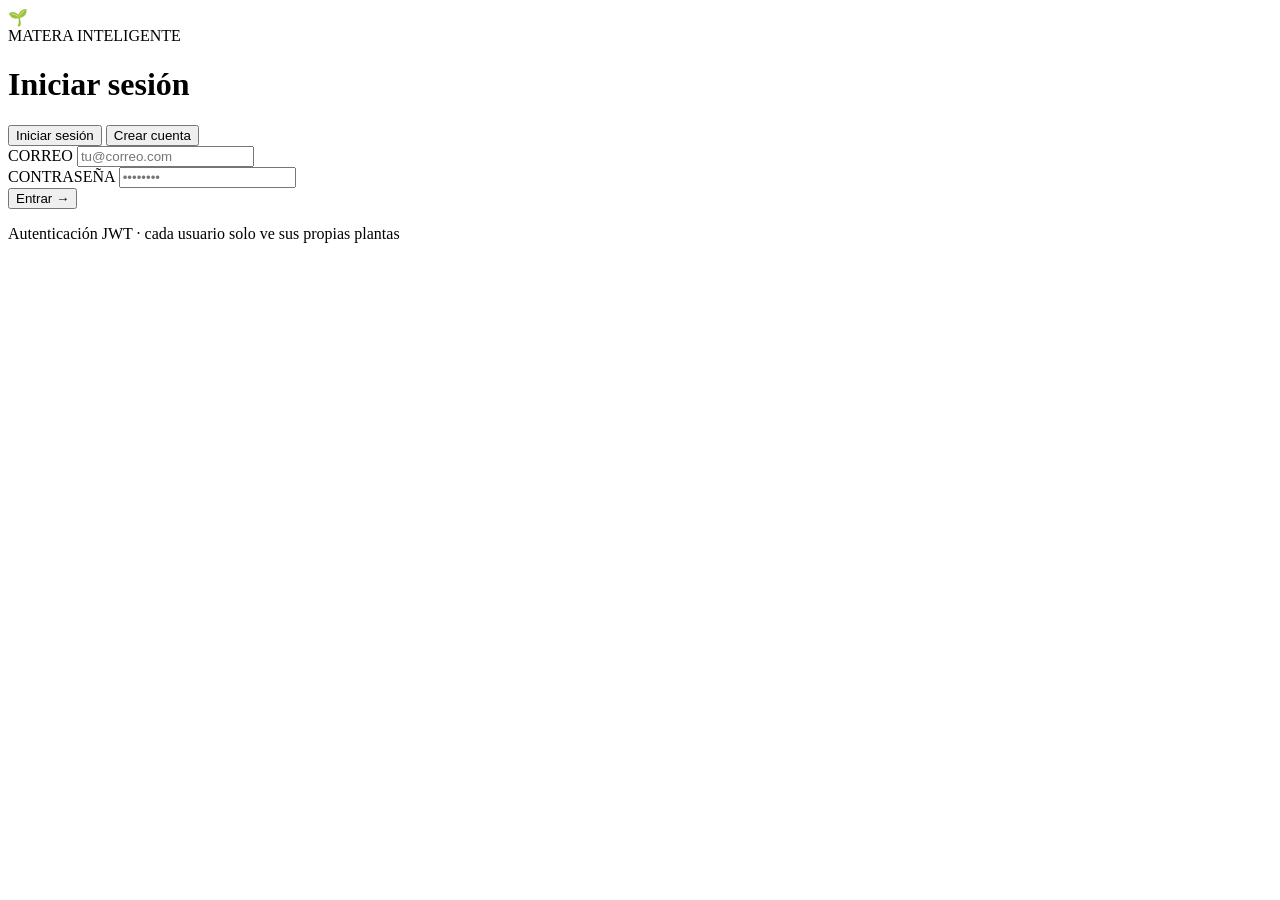
==== frontend/auth.html @ 1d0182e1 "Add files via upload" ====
<!DOCTYPE html>
<html lang="es">
<head>
  <meta charset="UTF-8">
  <meta name="viewport" content="width=device-width, initial-scale=1.0">
  <title>Matera Inteligente - Iniciar Sesión</title>
  <link rel="stylesheet" href="auth.css">
</head>
<body>
  <div class="auth-card">
    <div class="brand-header">
      <div class="brand-icon">🌱</div>
      <div>
        <span class="brand-subtitle">MATERA INTELIGENTE</span>
        <h1 id="form-title" class="brand-title">Iniciar sesión</h1>
      </div>
    </div>

    <!-- Pestañas de modo -->
    <div class="tab-container">
      <button id="tab-login" class="tab-btn active" type="button">Iniciar sesión</button>
      <button id="tab-register" class="tab-btn" type="button">Crear cuenta</button>
    </div>

    <form id="auth-form">
      <div class="form-group">
        <label for="email">CORREO</label>
        <input type="email" id="email" placeholder="tu@correo.com" required>
      </div>

      <div class="form-group">
        <label for="password">CONTRASEÑA</label>
        <input type="password" id="password" placeholder="••••••••" required>
      </div>

      <button type="submit" id="submit-btn" class="submit-btn">
        <span>Entrar</span>
        <span class="arrow">→</span>
      </button>
    </form>

    <p class="auth-footer-note">
      Autenticación JWT · cada usuario solo ve sus propias plantas
    </p>
  </div>

  <script src="auth.js"></script>
</body>
</html>
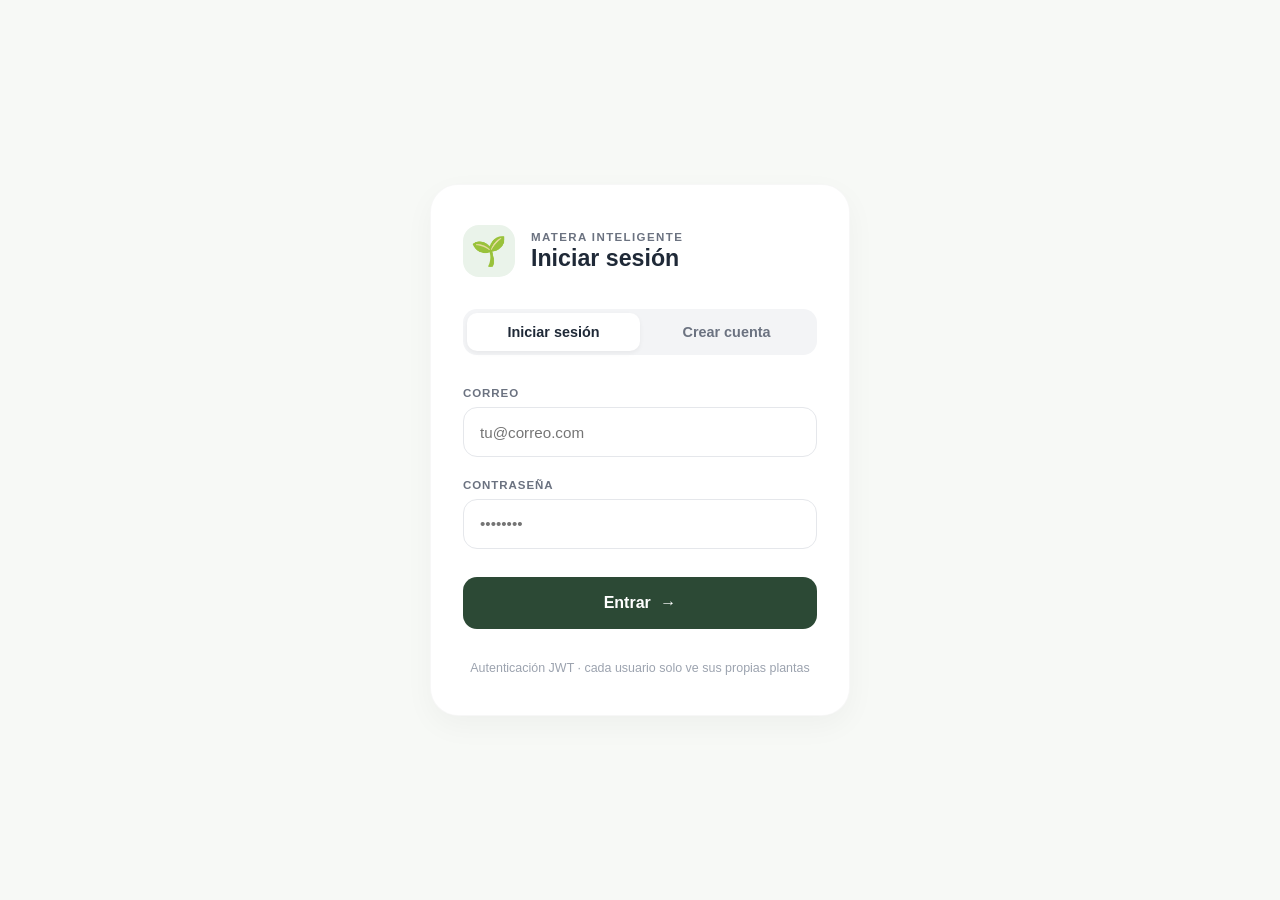
==== commit 38022c2b: "Conectar el front a la API real y agregar el reclamo de materas por sticker NFC" ====
--- a/frontend/auth.html
+++ b/frontend/auth.html
@@ -1,49 +1,57 @@
-<!DOCTYPE html>
-<html lang="es">
-<head>
-  <meta charset="UTF-8">
-  <meta name="viewport" content="width=device-width, initial-scale=1.0">
-  <title>Matera Inteligente - Iniciar Sesión</title>
-  <link rel="stylesheet" href="auth.css">
-</head>
-<body>
-  <div class="auth-card">
-    <div class="brand-header">
-      <div class="brand-icon">🌱</div>
-      <div>
-        <span class="brand-subtitle">MATERA INTELIGENTE</span>
-        <h1 id="form-title" class="brand-title">Iniciar sesión</h1>
-      </div>
-    </div>
-
-    <!-- Pestañas de modo -->
-    <div class="tab-container">
-      <button id="tab-login" class="tab-btn active" type="button">Iniciar sesión</button>
-      <button id="tab-register" class="tab-btn" type="button">Crear cuenta</button>
-    </div>
-
-    <form id="auth-form">
-      <div class="form-group">
-        <label for="email">CORREO</label>
-        <input type="email" id="email" placeholder="tu@correo.com" required>
-      </div>
-
-      <div class="form-group">
-        <label for="password">CONTRASEÑA</label>
-        <input type="password" id="password" placeholder="••••••••" required>
-      </div>
-
-      <button type="submit" id="submit-btn" class="submit-btn">
-        <span>Entrar</span>
-        <span class="arrow">→</span>
-      </button>
-    </form>
-
-    <p class="auth-footer-note">
-      Autenticación JWT · cada usuario solo ve sus propias plantas
-    </p>
-  </div>
-
-  <script src="auth.js"></script>
-</body>
+<!DOCTYPE html>
+<html lang="es">
+<head>
+  <meta charset="UTF-8">
+  <meta name="viewport" content="width=device-width, initial-scale=1.0">
+  <title>Matera Inteligente - Iniciar Sesión</title>
+  <link rel="stylesheet" href="css/auth.css">
+</head>
+<body>
+  <div class="auth-card">
+    <div class="brand-header">
+      <div class="brand-icon">🌱</div>
+      <div>
+        <span class="brand-subtitle">MATERA INTELIGENTE</span>
+        <h1 id="form-title" class="brand-title">Iniciar sesión</h1>
+      </div>
+    </div>
+
+    <!-- Pestañas de modo -->
+    <div class="tab-container">
+      <button id="tab-login" class="tab-btn active" type="button">Iniciar sesión</button>
+      <button id="tab-register" class="tab-btn" type="button">Crear cuenta</button>
+    </div>
+
+    <form id="auth-form">
+      <div class="form-group" id="grupo-nombre" hidden>
+        <label for="nombre">NOMBRE</label>
+        <input type="text" id="nombre" placeholder="Tu nombre" autocomplete="name">
+      </div>
+
+      <div class="form-group">
+        <label for="email">CORREO</label>
+        <input type="email" id="email" placeholder="tu@correo.com" required>
+      </div>
+
+      <div class="form-group">
+        <label for="password">CONTRASEÑA</label>
+        <input type="password" id="password" placeholder="••••••••" minlength="8" required>
+      </div>
+
+      <p class="auth-error" id="auth-error" role="alert" hidden></p>
+
+      <button type="submit" id="submit-btn" class="submit-btn">
+        <span>Entrar</span>
+        <span class="arrow">→</span>
+      </button>
+    </form>
+
+    <p class="auth-footer-note">
+      Autenticación JWT · cada usuario solo ve sus propias plantas
+    </p>
+  </div>
+
+  <script src="js/api.js"></script>
+  <script src="js/auth.js"></script>
+</body>
 </html>
--- a/frontend/css/auth.css
+++ b/frontend/css/auth.css
@@ -0,0 +1,165 @@
+:root {
+  --bg-color: #f7f9f6;
+  --card-bg: #ffffff;
+  --primary-green: #2c4935;
+  --primary-hover: #223a2a;
+  --text-main: #1f2937;
+  --text-muted: #6b7280;
+  --border-color: #e5e7eb;
+}
+
+* {
+  box-sizing: border-box;
+  margin: 0;
+  padding: 0;
+  font-family: -apple-system, BlinkMacSystemFont, "Segoe UI", Roboto, sans-serif;
+}
+
+body {
+  background-color: var(--bg-color);
+  min-height: 100vh;
+  display: flex;
+  align-items: center;
+  justify-content: center;
+  padding: 1.5rem;
+}
+
+.auth-card {
+  background-color: var(--card-bg);
+  border-radius: 28px;
+  box-shadow: 0 10px 30px rgba(0, 0, 0, 0.04);
+  width: 100%;
+  max-width: 420px;
+  padding: 2.5rem 2rem;
+  border: 1px solid rgba(0,0,0,0.03);
+}
+
+.brand-header {
+  display: flex;
+  align-items: center;
+  gap: 1rem;
+  margin-bottom: 2rem;
+}
+
+.brand-icon {
+  background-color: #eaf3ea;
+  width: 52px;
+  height: 52px;
+  border-radius: 16px;
+  display: flex;
+  align-items: center;
+  justify-content: center;
+  font-size: 1.8rem;
+}
+
+.brand-subtitle {
+  font-size: 0.72rem;
+  font-weight: 700;
+  letter-spacing: 0.12em;
+  color: var(--text-muted);
+  display: block;
+}
+
+.brand-title {
+  font-size: 1.45rem;
+  color: var(--text-main);
+  font-weight: 800;
+  margin-top: 2px;
+}
+
+.tab-container {
+  display: grid;
+  grid-template-columns: 1fr 1fr;
+  background-color: #f3f4f6;
+  border-radius: 14px;
+  padding: 4px;
+  margin-bottom: 2rem;
+}
+
+.tab-btn {
+  border: none;
+  background: transparent;
+  padding: 0.7rem;
+  border-radius: 10px;
+  font-size: 0.9rem;
+  font-weight: 600;
+  color: var(--text-muted);
+  cursor: pointer;
+  transition: all 0.2s ease;
+}
+
+.tab-btn.active {
+  background: #ffffff;
+  color: var(--text-main);
+  box-shadow: 0 2px 5px rgba(0,0,0,0.05);
+}
+
+.form-group {
+  margin-bottom: 1.4rem;
+}
+
+.form-group label {
+  display: block;
+  font-size: 0.72rem;
+  font-weight: 700;
+  letter-spacing: 0.08em;
+  color: var(--text-muted);
+  margin-bottom: 0.5rem;
+}
+
+.form-group input {
+  width: 100%;
+  padding: 0.95rem 1rem;
+  border-radius: 14px;
+  border: 1px solid var(--border-color);
+  font-size: 0.95rem;
+  outline: none;
+  transition: border-color 0.2s;
+}
+
+.form-group input:focus {
+  border-color: var(--primary-green);
+}
+
+.submit-btn {
+  width: 100%;
+  background-color: var(--primary-green);
+  color: #ffffff;
+  border: none;
+  border-radius: 14px;
+  padding: 1.05rem;
+  font-size: 1rem;
+  font-weight: 600;
+  cursor: pointer;
+  display: flex;
+  align-items: center;
+  justify-content: center;
+  gap: 0.6rem;
+  margin-top: 1.8rem;
+  transition: background-color 0.2s;
+}
+
+.submit-btn:hover {
+  background-color: var(--primary-hover);
+}
+
+.auth-footer-note {
+  margin-top: 2rem;
+  text-align: center;
+  font-size: 0.78rem;
+  color: #9ca3af;
+}
+.auth-error {
+  margin-bottom: 1rem;
+  padding: 0.75rem 1rem;
+  border-radius: 12px;
+  background-color: #fee2e2;
+  color: #b91c1c;
+  font-size: 0.9rem;
+  line-height: 1.4;
+}
+
+.form-group[hidden],
+.auth-error[hidden] {
+  display: none;
+}
